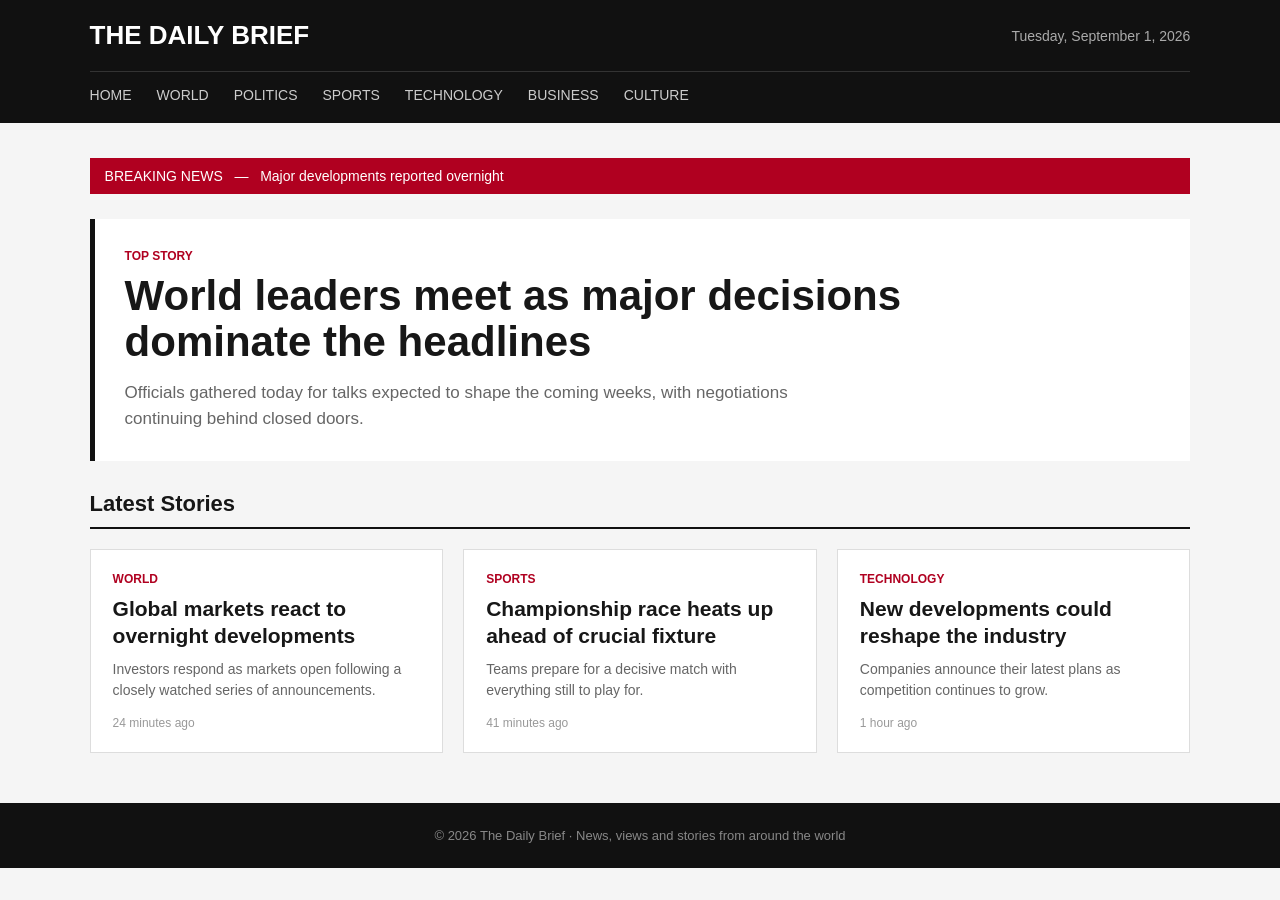
==== index.html @ af968eaf "front page practice" ====
<!DOCTYPE html>
<html lang="en">
<head>
    <meta charset="UTF-8">
    <meta name="viewport" content="width=device-width, initial-scale=1.0">
    <title>The Daily Brief</title>

    <style>
        * {
            margin: 0;
            padding: 0;
            box-sizing: border-box;
        }

        body {
            font-family: Arial, sans-serif;
            background: #f5f5f5;
            color: #171717;
        }

        header {
            background: #111;
            color: white;
            padding: 20px 7%;
        }

        .top {
            display: flex;
            justify-content: space-between;
            align-items: center;
        }

        .logo {
            font-size: 26px;
            font-weight: bold;
        }

        .date {
            color: #aaa;
            font-size: 14px;
        }

        nav {
            margin-top: 20px;
            display: flex;
            gap: 25px;
            border-top: 1px solid #333;
            padding-top: 15px;
        }

        nav a {
            color: #ccc;
            text-decoration: none;
            font-size: 14px;
        }

        nav a:hover {
            color: white;
        }

        .container {
            width: 86%;
            max-width: 1200px;
            margin: 35px auto;
        }

        .breaking {
            background: #b00020;
            color: white;
            padding: 10px 15px;
            font-size: 14px;
            margin-bottom: 25px;
        }

        .featured {
            background: white;
            padding: 30px;
            margin-bottom: 30px;
            border-left: 5px solid #111;
        }

        .tag {
            font-size: 12px;
            font-weight: bold;
            color: #b00020;
            text-transform: uppercase;
            margin-bottom: 10px;
        }

        .featured h1 {
            font-size: 42px;
            line-height: 1.1;
            max-width: 800px;
            margin-bottom: 15px;
        }

        .featured p {
            color: #666;
            font-size: 17px;
            max-width: 700px;
            line-height: 1.5;
        }

        .section-title {
            font-size: 22px;
            border-bottom: 2px solid #111;
            padding-bottom: 10px;
            margin-bottom: 20px;
        }

        .articles {
            display: grid;
            grid-template-columns: repeat(3, 1fr);
            gap: 20px;
        }

        .article {
            background: white;
            padding: 22px;
            border: 1px solid #ddd;
        }

        .article h2 {
            font-size: 21px;
            line-height: 1.25;
            margin: 10px 0;
        }

        .article p {
            color: #666;
            line-height: 1.5;
            font-size: 14px;
        }

        .time {
            color: #999;
            font-size: 12px;
            margin-top: 15px;
        }

        footer {
            margin-top: 50px;
            background: #111;
            color: #888;
            padding: 25px 7%;
            text-align: center;
            font-size: 13px;
        }

        @media (max-width: 800px) {
            .articles {
                grid-template-columns: 1fr;
            }

            .featured h1 {
                font-size: 30px;
            }

            nav {
                overflow-x: auto;
            }
        }
    </style>
</head>

<body>

<header>
    <div class="top">
        <div class="logo">THE DAILY BRIEF</div>
        <div class="date">Tuesday, September 1, 2026</div>
    </div>

    <nav>
        <a href="#">HOME</a>
        <a href="#">WORLD</a>
        <a href="#">POLITICS</a>
        <a href="#">SPORTS</a>
        <a href="#">TECHNOLOGY</a>
        <a href="#">BUSINESS</a>
        <a href="#">CULTURE</a>
    </nav>
</header>

<main class="container">

    <div class="breaking">
        BREAKING NEWS &nbsp; — &nbsp; Major developments reported overnight
    </div>

    <section class="featured">
        <div class="tag">Top Story</div>

        <h1>
            World leaders meet as major decisions dominate the headlines
        </h1>

        <p>
            Officials gathered today for talks expected to shape the coming
            weeks, with negotiations continuing behind closed doors.
        </p>
    </section>

    <h2 class="section-title">Latest Stories</h2>

    <section class="articles">

        <article class="article">
            <div class="tag">World</div>
            <h2>Global markets react to overnight developments</h2>
            <p>
                Investors respond as markets open following a closely
                watched series of announcements.
            </p>
            <div class="time">24 minutes ago</div>
        </article>

        <article class="article">
            <div class="tag">Sports</div>
            <h2>Championship race heats up ahead of crucial fixture</h2>
            <p>
                Teams prepare for a decisive match with everything still
                to play for.
            </p>
            <div class="time">41 minutes ago</div>
        </article>

        <article class="article">
            <div class="tag">Technology</div>
            <h2>New developments could reshape the industry</h2>
            <p>
                Companies announce their latest plans as competition
                continues to grow.
            </p>
            <div class="time">1 hour ago</div>
        </article>

    </section>

</main>

<footer>
    © 2026 The Daily Brief · News, views and stories from around the world
</footer>

</body>
</html>
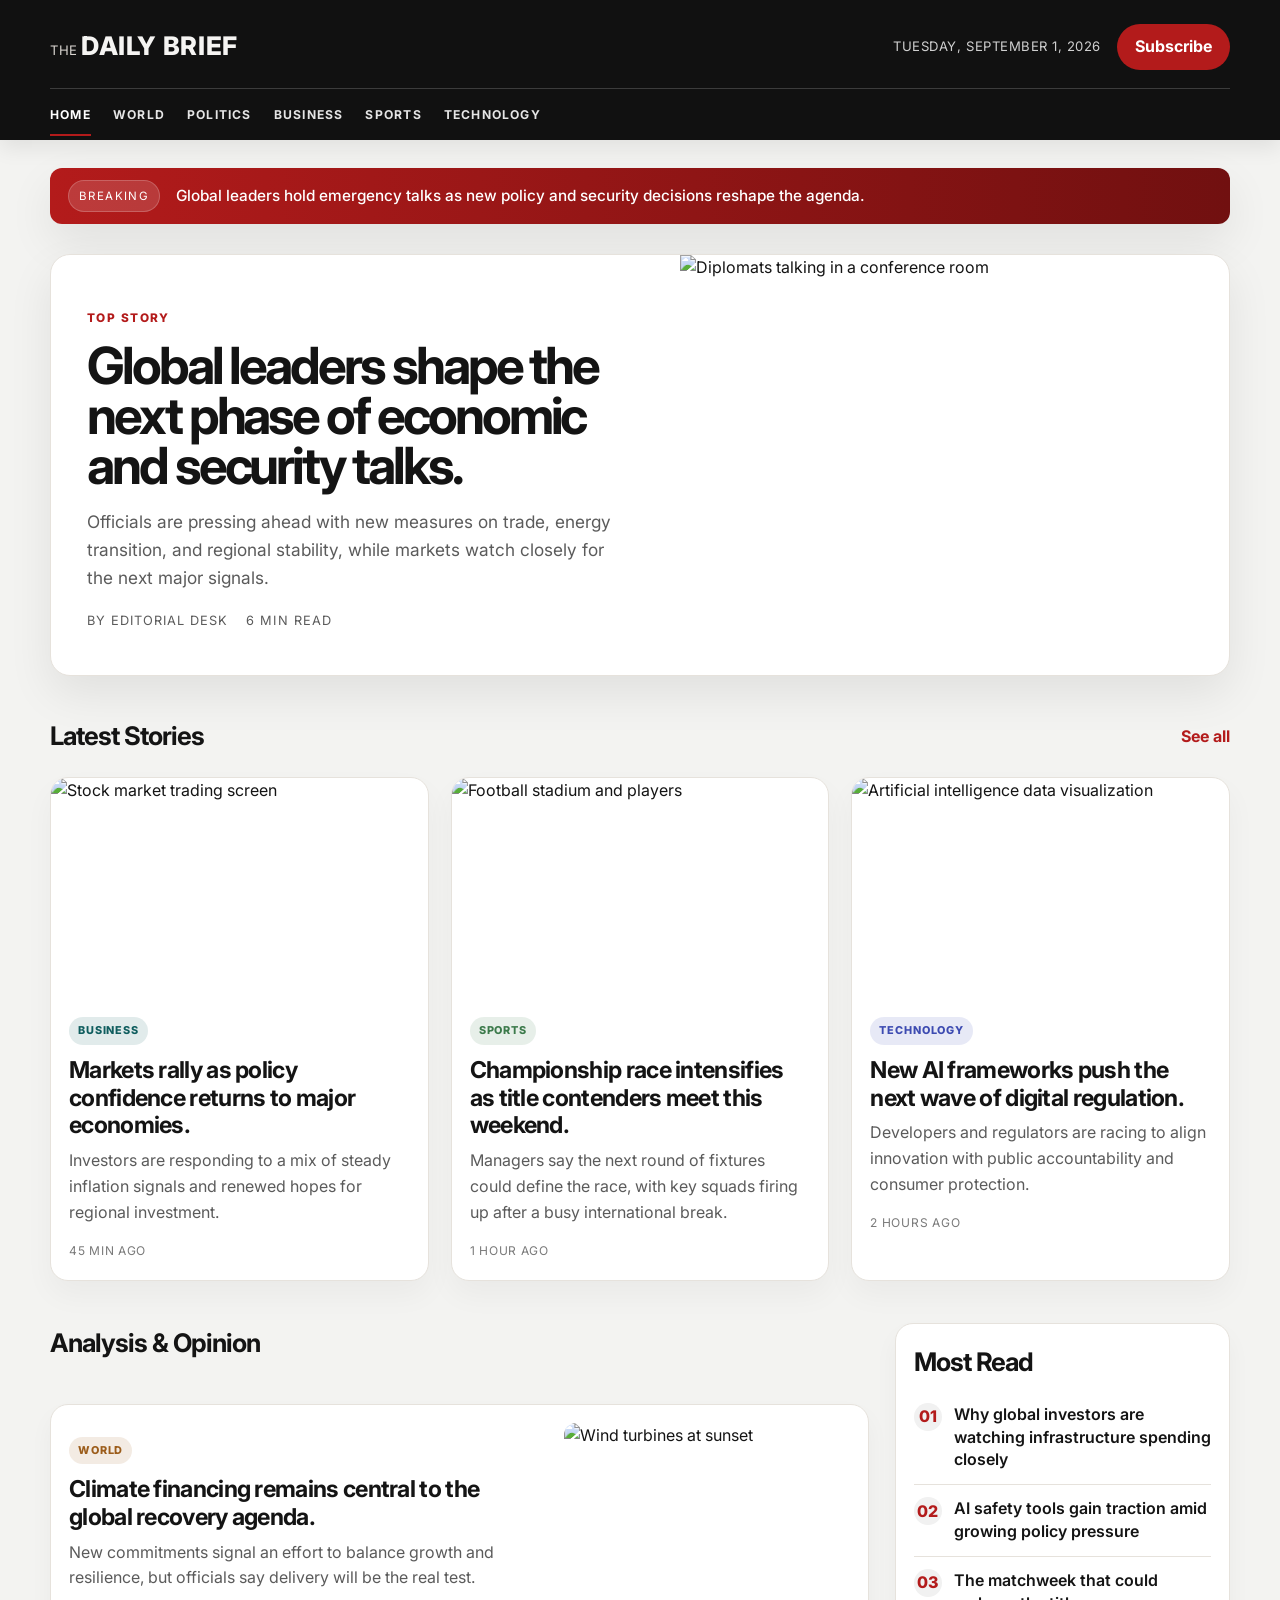
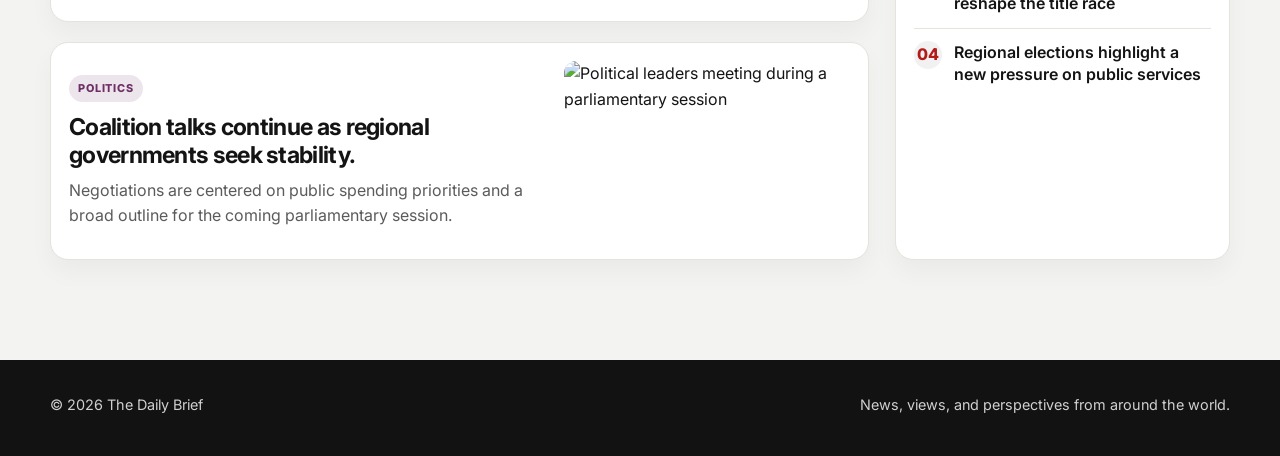
==== commit 19559b23: "different sections" ====
--- a/index.html
+++ b/index.html
@@ -3,245 +3,138 @@
 <head>
     <meta charset="UTF-8">
     <meta name="viewport" content="width=device-width, initial-scale=1.0">
-    <title>The Daily Brief</title>
+    <title>The Daily Brief | Home</title>
+    <meta name="description" content="Professional daily news portal featuring current affairs and latest updates.">
+    <link rel="preconnect" href="https://fonts.googleapis.com">
+    <link rel="preconnect" href="https://fonts.gstatic.com" crossorigin>
+    <link href="https://fonts.googleapis.com/css2?family=Inter:wght@400;500;600;700;800;900&display=swap" rel="stylesheet">
+    <link rel="stylesheet" href="style.css">
+</head>
+<body>
+    <header class="site-header">
+        <div class="topbar container">
+            <div class="brand-wrap">
+                <span class="brand-mark">The</span>
+                <span class="brand-name">Daily Brief</span>
+            </div>
+            <div class="topbar-right">
+                <span class="date-pill">Tuesday, September 1, 2026</span>
+                <button class="subscribe-btn">Subscribe</button>
+            </div>
+        </div>
 
-    <style>
-        * {
-            margin: 0;
-            padding: 0;
-            box-sizing: border-box;
-        }
+        <nav class="main-nav container" aria-label="Main navigation">
+            <a href="index.html" class="active">Home</a>
+            <a href="world.html">World</a>
+            <a href="politics.html">Politics</a>
+            <a href="business.html">Business</a>
+            <a href="sports.html">Sports</a>
+            <a href="technology.html">Technology</a>
+        </nav>
+    </header>
 
-        body {
-            font-family: Arial, sans-serif;
-            background: #f5f5f5;
-            color: #171717;
-        }
+    <main class="page-shell container">
+        <div class="breaking-bar">
+            <span>Breaking</span>
+            <p>Global leaders hold emergency talks as new policy and security decisions reshape the agenda.</p>
+        </div>
 
-        header {
-            background: #111;
-            color: white;
-            padding: 20px 7%;
-        }
+        <section class="hero-story">
+            <div class="hero-copy">
+                <p class="eyebrow">Top Story</p>
+                <h1>Global leaders shape the next phase of economic and security talks.</h1>
+                <p class="dek">Officials are pressing ahead with new measures on trade, energy transition, and regional stability, while markets watch closely for the next major signals.</p>
+                <div class="story-meta">
+                    <span>By Editorial Desk</span>
+                    <span>6 min read</span>
+                </div>
+            </div>
+            <img src="https://images.unsplash.com/photo-1529156069898-49953e39b3ac?auto=format&fit=crop&w=1200&q=80" alt="Diplomats talking in a conference room" class="hero-image">
+        </section>
 
-        .top {
-            display: flex;
-            justify-content: space-between;
-            align-items: center;
-        }
+        <section class="section-block">
+            <div class="section-header">
+                <h2>Latest Stories</h2>
+                <a href="world.html">See all</a>
+            </div>
 
-        .logo {
-            font-size: 26px;
-            font-weight: bold;
-        }
+            <div class="card-grid three-up">
+                <article class="news-card">
+                    <img src="https://images.unsplash.com/photo-1495020689067-958852a7765e?auto=format&fit=crop&w=900&q=80" alt="Stock market trading screen">
+                    <div class="card-body">
+                        <span class="tag business">Business</span>
+                        <h3>Markets rally as policy confidence returns to major economies.</h3>
+                        <p>Investors are responding to a mix of steady inflation signals and renewed hopes for regional investment.</p>
+                        <div class="time-row"><span>45 min ago</span></div>
+                    </div>
+                </article>
 
-        .date {
-            color: #aaa;
-            font-size: 14px;
-        }
+                <article class="news-card">
+                    <img src="https://images.unsplash.com/photo-1517649763962-0c623066013b?auto=format&fit=crop&w=900&q=80" alt="Football stadium and players">
+                    <div class="card-body">
+                        <span class="tag sports">Sports</span>
+                        <h3>Championship race intensifies as title contenders meet this weekend.</h3>
+                        <p>Managers say the next round of fixtures could define the race, with key squads firing up after a busy international break.</p>
+                        <div class="time-row"><span>1 hour ago</span></div>
+                    </div>
+                </article>
 
-        nav {
-            margin-top: 20px;
-            display: flex;
-            gap: 25px;
-            border-top: 1px solid #333;
-            padding-top: 15px;
-        }
+                <article class="news-card">
+                    <img src="https://images.unsplash.com/photo-1516321165247-4aa89a48be28?auto=format&fit=crop&w=900&q=80" alt="Artificial intelligence data visualization">
+                    <div class="card-body">
+                        <span class="tag tech">Technology</span>
+                        <h3>New AI frameworks push the next wave of digital regulation.</h3>
+                        <p>Developers and regulators are racing to align innovation with public accountability and consumer protection.</p>
+                        <div class="time-row"><span>2 hours ago</span></div>
+                    </div>
+                </article>
+            </div>
+        </section>
 
-        nav a {
-            color: #ccc;
-            text-decoration: none;
-            font-size: 14px;
-        }
+        <section class="feature-grid">
+            <div class="main-column">
+                <div class="section-header compact">
+                    <h2>Analysis & Opinion</h2>
+                </div>
 
-        nav a:hover {
-            color: white;
-        }
+                <article class="analysis-item">
+                    <div>
+                        <span class="tag world">World</span>
+                        <h3>Climate financing remains central to the global recovery agenda.</h3>
+                        <p>New commitments signal an effort to balance growth and resilience, but officials say delivery will be the real test.</p>
+                    </div>
+                    <img src="https://images.unsplash.com/photo-1509391366360-2e959784a276?auto=format&fit=crop&w=900&q=80" alt="Wind turbines at sunset">
+                </article>
 
-        .container {
-            width: 86%;
-            max-width: 1200px;
-            margin: 35px auto;
-        }
+                <article class="analysis-item">
+                    <div>
+                        <span class="tag politics">Politics</span>
+                        <h3>Coalition talks continue as regional governments seek stability.</h3>
+                        <p>Negotiations are centered on public spending priorities and a broad outline for the coming parliamentary session.</p>
+                    </div>
+                    <img src="https://images.unsplash.com/photo-1529107386315-e1a2ed48a620?auto=format&fit=crop&w=900&q=80" alt="Political leaders meeting during a parliamentary session">
+                </article>
+            </div>
 
-        .breaking {
-            background: #b00020;
-            color: white;
-            padding: 10px 15px;
-            font-size: 14px;
-            margin-bottom: 25px;
-        }
+            <aside class="sidebar">
+                <div class="section-header compact">
+                    <h2>Most Read</h2>
+                </div>
+                <ul class="read-list">
+                    <li><span>01</span><a href="business.html">Why global investors are watching infrastructure spending closely</a></li>
+                    <li><span>02</span><a href="technology.html">AI safety tools gain traction amid growing policy pressure</a></li>
+                    <li><span>03</span><a href="sports.html">The matchweek that could reshape the title race</a></li>
+                    <li><span>04</span><a href="politics.html">Regional elections highlight a new pressure on public services</a></li>
+                </ul>
+            </aside>
+        </section>
+    </main>
 
-        .featured {
-            background: white;
-            padding: 30px;
-            margin-bottom: 30px;
-            border-left: 5px solid #111;
-        }
-
-        .tag {
-            font-size: 12px;
-            font-weight: bold;
-            color: #b00020;
-            text-transform: uppercase;
-            margin-bottom: 10px;
-        }
-
-        .featured h1 {
-            font-size: 42px;
-            line-height: 1.1;
-            max-width: 800px;
-            margin-bottom: 15px;
-        }
-
-        .featured p {
-            color: #666;
-            font-size: 17px;
-            max-width: 700px;
-            line-height: 1.5;
-        }
-
-        .section-title {
-            font-size: 22px;
-            border-bottom: 2px solid #111;
-            padding-bottom: 10px;
-            margin-bottom: 20px;
-        }
-
-        .articles {
-            display: grid;
-            grid-template-columns: repeat(3, 1fr);
-            gap: 20px;
-        }
-
-        .article {
-            background: white;
-            padding: 22px;
-            border: 1px solid #ddd;
-        }
-
-        .article h2 {
-            font-size: 21px;
-            line-height: 1.25;
-            margin: 10px 0;
-        }
-
-        .article p {
-            color: #666;
-            line-height: 1.5;
-            font-size: 14px;
-        }
-
-        .time {
-            color: #999;
-            font-size: 12px;
-            margin-top: 15px;
-        }
-
-        footer {
-            margin-top: 50px;
-            background: #111;
-            color: #888;
-            padding: 25px 7%;
-            text-align: center;
-            font-size: 13px;
-        }
-
-        @media (max-width: 800px) {
-            .articles {
-                grid-template-columns: 1fr;
-            }
-
-            .featured h1 {
-                font-size: 30px;
-            }
-
-            nav {
-                overflow-x: auto;
-            }
-        }
-    </style>
-</head>
-
-<body>
-
-<header>
-    <div class="top">
-        <div class="logo">THE DAILY BRIEF</div>
-        <div class="date">Tuesday, September 1, 2026</div>
-    </div>
-
-    <nav>
-        <a href="#">HOME</a>
-        <a href="#">WORLD</a>
-        <a href="#">POLITICS</a>
-        <a href="#">SPORTS</a>
-        <a href="#">TECHNOLOGY</a>
-        <a href="#">BUSINESS</a>
-        <a href="#">CULTURE</a>
-    </nav>
-</header>
-
-<main class="container">
-
-    <div class="breaking">
-        BREAKING NEWS &nbsp; — &nbsp; Major developments reported overnight
-    </div>
-
-    <section class="featured">
-        <div class="tag">Top Story</div>
-
-        <h1>
-            World leaders meet as major decisions dominate the headlines
-        </h1>
-
-        <p>
-            Officials gathered today for talks expected to shape the coming
-            weeks, with negotiations continuing behind closed doors.
-        </p>
-    </section>
-
-    <h2 class="section-title">Latest Stories</h2>
-
-    <section class="articles">
-
-        <article class="article">
-            <div class="tag">World</div>
-            <h2>Global markets react to overnight developments</h2>
-            <p>
-                Investors respond as markets open following a closely
-                watched series of announcements.
-            </p>
-            <div class="time">24 minutes ago</div>
-        </article>
-
-        <article class="article">
-            <div class="tag">Sports</div>
-            <h2>Championship race heats up ahead of crucial fixture</h2>
-            <p>
-                Teams prepare for a decisive match with everything still
-                to play for.
-            </p>
-            <div class="time">41 minutes ago</div>
-        </article>
-
-        <article class="article">
-            <div class="tag">Technology</div>
-            <h2>New developments could reshape the industry</h2>
-            <p>
-                Companies announce their latest plans as competition
-                continues to grow.
-            </p>
-            <div class="time">1 hour ago</div>
-        </article>
-
-    </section>
-
-</main>
-
-<footer>
-    © 2026 The Daily Brief · News, views and stories from around the world
-</footer>
-
+    <footer class="site-footer">
+        <div class="container footer-inner">
+            <p>© 2026 The Daily Brief</p>
+            <p>News, views, and perspectives from around the world.</p>
+        </div>
+    </footer>
 </body>
-</html>+</html>
--- a/style.css
+++ b/style.css
@@ -0,0 +1,522 @@
+:root {
+  --bg: #f3f3f1;
+  --paper: #ffffff;
+  --ink: #141414;
+  --muted: #5b5b5b;
+  --line: #e6e2dc;
+  --brand: #b31b1b;
+  --brand-dark: #711010;
+  --shadow: 0 18px 45px rgba(17, 17, 17, 0.08);
+  --business: #0f5d5e;
+  --sports: #3c7a4b;
+  --tech: #3d4bb1;
+  --world: #9c5d1b;
+  --politics: #6d2f66;
+}
+
+* {
+  box-sizing: border-box;
+}
+
+html {
+  scroll-behavior: smooth;
+}
+
+body {
+  margin: 0;
+  font-family: "Inter", Arial, sans-serif;
+  background: var(--bg);
+  color: var(--ink);
+  line-height: 1.6;
+}
+
+img {
+  display: block;
+  width: 100%;
+}
+
+a {
+  color: inherit;
+  text-decoration: none;
+}
+
+button {
+  font: inherit;
+}
+
+.container {
+  width: min(1180px, calc(100% - 32px));
+  margin: 0 auto;
+}
+
+.site-header {
+  background: #111111;
+  color: #f5f4f2;
+  box-shadow: 0 8px 20px rgba(0, 0, 0, 0.08);
+}
+
+.topbar {
+  display: flex;
+  align-items: center;
+  justify-content: space-between;
+  padding: 24px 0 18px;
+}
+
+.brand-wrap {
+  display: flex;
+  align-items: baseline;
+  gap: 3px;
+  letter-spacing: 0.04em;
+}
+
+.brand-mark {
+  font-size: 0.82rem;
+  text-transform: uppercase;
+  color: #d9d5d0;
+}
+
+.brand-name {
+  font-size: clamp(1.5rem, 2vw, 2.1rem);
+  font-weight: 800;
+  text-transform: uppercase;
+}
+
+.topbar-right {
+  display: flex;
+  align-items: center;
+  gap: 16px;
+}
+
+.date-pill {
+  color: #d0d0d0;
+  font-size: 0.82rem;
+  letter-spacing: 0.04em;
+  text-transform: uppercase;
+}
+
+.subscribe-btn {
+  border: none;
+  background: var(--brand);
+  color: #fff;
+  padding: 10px 18px;
+  font-weight: 700;
+  border-radius: 999px;
+  cursor: pointer;
+  transition: transform 0.2s ease, opacity 0.2s ease;
+}
+
+.subscribe-btn:hover {
+  transform: translateY(-1px);
+  opacity: 0.94;
+}
+
+.main-nav {
+  display: flex;
+  align-items: center;
+  gap: 22px;
+  padding: 0 0 16px;
+  border-top: 1px solid rgba(255, 255, 255, 0.18);
+}
+
+.main-nav a {
+  position: relative;
+  color: #e5e5e5;
+  font-size: 0.76rem;
+  font-weight: 700;
+  letter-spacing: 0.1em;
+  text-transform: uppercase;
+  padding-top: 16px;
+  transition: color 0.2s ease;
+}
+
+.main-nav a::after {
+  content: "";
+  position: absolute;
+  left: 0;
+  bottom: -12px;
+  width: 100%;
+  height: 2px;
+  background: var(--brand);
+  opacity: 0;
+  transition: opacity 0.2s ease;
+}
+
+.main-nav a:hover,
+.main-nav a.active {
+  color: #ffffff;
+}
+
+.main-nav a:hover::after,
+.main-nav a.active::after {
+  opacity: 1;
+}
+
+.page-shell {
+  padding: 28px 0 60px;
+}
+
+.breaking-bar {
+  display: flex;
+  align-items: center;
+  gap: 16px;
+  background: linear-gradient(90deg, var(--brand) 0%, var(--brand-dark) 100%);
+  color: #fff;
+  padding: 12px 18px;
+  border-radius: 12px;
+  margin-bottom: 30px;
+  box-shadow: var(--shadow);
+}
+
+.breaking-bar span {
+  background: rgba(255, 255, 255, 0.14);
+  border: 1px solid rgba(255, 255, 255, 0.2);
+  padding: 6px 10px;
+  border-radius: 999px;
+  font-size: 0.72rem;
+  letter-spacing: 0.12em;
+  text-transform: uppercase;
+  white-space: nowrap;
+}
+
+.breaking-bar p {
+  margin: 0;
+  font-size: 0.96rem;
+  font-weight: 500;
+}
+
+.hero-story {
+  display: grid;
+  grid-template-columns: 1.1fr 1fr;
+  gap: 26px;
+  background: var(--paper);
+  border: 1px solid var(--line);
+  border-radius: 20px;
+  overflow: hidden;
+  box-shadow: var(--shadow);
+}
+
+.hero-copy {
+  padding: 38px 36px 28px;
+  display: flex;
+  flex-direction: column;
+  justify-content: center;
+}
+
+.eyebrow {
+  margin: 0 0 12px;
+  color: var(--brand);
+  font-size: 0.74rem;
+  font-weight: 800;
+  letter-spacing: 0.12em;
+  text-transform: uppercase;
+}
+
+.hero-copy h1 {
+  margin: 0;
+  font-size: clamp(2.2rem, 4vw, 4rem);
+  line-height: 0.98;
+  letter-spacing: -0.06em;
+}
+
+.dek {
+  margin: 18px 0 0;
+  color: var(--muted);
+  font-size: 1.08rem;
+  max-width: 620px;
+}
+
+.story-meta {
+  margin-top: 20px;
+  display: flex;
+  align-items: center;
+  gap: 18px;
+  color: var(--muted);
+  font-size: 0.8rem;
+  text-transform: uppercase;
+  letter-spacing: 0.08em;
+}
+
+.hero-image {
+  height: 100%;
+  min-height: 420px;
+  object-fit: cover;
+}
+
+.section-block {
+  margin-top: 40px;
+}
+
+.section-header {
+  display: flex;
+  align-items: center;
+  justify-content: space-between;
+  gap: 18px;
+  margin-bottom: 20px;
+}
+
+.section-header h2 {
+  margin: 0;
+  font-size: clamp(1.5rem, 2vw, 2.1rem);
+  letter-spacing: -0.04em;
+}
+
+.section-header a {
+  color: var(--brand);
+  font-weight: 700;
+}
+
+.card-grid {
+  display: grid;
+  gap: 22px;
+}
+
+.three-up {
+  grid-template-columns: repeat(3, minmax(0, 1fr));
+}
+
+.news-card {
+  background: var(--paper);
+  border: 1px solid var(--line);
+  border-radius: 18px;
+  overflow: hidden;
+  box-shadow: 0 14px 30px rgba(17, 17, 17, 0.04);
+}
+
+.news-card img {
+  height: 220px;
+  object-fit: cover;
+}
+
+.card-body {
+  padding: 18px 18px 20px;
+}
+
+.tag {
+  display: inline-block;
+  padding: 5px 9px;
+  border-radius: 999px;
+  font-size: 0.68rem;
+  font-weight: 800;
+  letter-spacing: 0.08em;
+  text-transform: uppercase;
+}
+
+.tag.business { background: rgba(15, 93, 94, 0.12); color: var(--business); }
+.tag.sports { background: rgba(60, 122, 75, 0.12); color: var(--sports); }
+.tag.tech { background: rgba(61, 75, 177, 0.12); color: var(--tech); }
+.tag.world { background: rgba(156, 93, 27, 0.12); color: var(--world); }
+.tag.politics { background: rgba(109, 47, 102, 0.12); color: var(--politics); }
+
+.news-card h3,
+.analysis-item h3 {
+  margin: 12px 0 8px;
+  font-size: 1.45rem;
+  line-height: 1.2;
+  letter-spacing: -0.03em;
+}
+
+.news-card p,
+.analysis-item p {
+  margin: 0;
+  color: var(--muted);
+}
+
+.time-row {
+  margin-top: 16px;
+  color: #7a7a7a;
+  font-size: 0.75rem;
+  letter-spacing: 0.06em;
+  text-transform: uppercase;
+}
+
+.feature-grid {
+  display: grid;
+  grid-template-columns: minmax(0, 2.2fr) minmax(260px, 0.9fr);
+  gap: 26px;
+  margin-top: 42px;
+}
+
+.main-column {
+  display: flex;
+  flex-direction: column;
+  gap: 20px;
+}
+
+.analysis-item {
+  display: grid;
+  grid-template-columns: 1.25fr 0.75fr;
+  gap: 18px;
+  align-items: center;
+  background: var(--paper);
+  border: 1px solid var(--line);
+  border-radius: 18px;
+  padding: 18px;
+  box-shadow: 0 12px 24px rgba(17, 17, 17, 0.04);
+}
+
+.analysis-item img {
+  height: 180px;
+  border-radius: 12px;
+  object-fit: cover;
+}
+
+.sidebar {
+  background: var(--paper);
+  border: 1px solid var(--line);
+  border-radius: 18px;
+  padding: 18px 18px 12px;
+  box-shadow: 0 12px 24px rgba(17, 17, 17, 0.04);
+}
+
+.read-list {
+  list-style: none;
+  padding: 0;
+  margin: 0;
+  display: grid;
+  gap: 14px;
+}
+
+.read-list li {
+  display: grid;
+  grid-template-columns: auto 1fr;
+  gap: 12px;
+  align-items: flex-start;
+  padding-top: 12px;
+  border-top: 1px solid var(--line);
+}
+
+.read-list li:first-child {
+  padding-top: 0;
+  border-top: none;
+}
+
+.read-list span {
+  width: 28px;
+  height: 28px;
+  border-radius: 50%;
+  display: grid;
+  place-items: center;
+  background: #f1f1f1;
+  color: var(--brand);
+  font-weight: 800;
+}
+
+.read-list a {
+  font-weight: 600;
+  color: var(--ink);
+  line-height: 1.4;
+}
+
+.site-footer {
+  background: #121212;
+  color: #d0d0d0;
+  margin-top: 40px;
+}
+
+.footer-inner {
+  display: flex;
+  align-items: center;
+  justify-content: space-between;
+  gap: 18px;
+  padding: 18px 0 26px;
+  font-size: 0.9rem;
+}
+
+.page-hero {
+  background: linear-gradient(180deg, #111111 0%, #1a1a1a 100%);
+  color: white;
+  padding: 52px 0 65px;
+}
+
+.page-hero-inner {
+  display: grid;
+  grid-template-columns: 1fr auto;
+  align-items: end;
+  gap: 18px;
+}
+
+.page-kicker {
+  color: #d9d5d0;
+  font-size: 0.76rem;
+  letter-spacing: 0.15em;
+  text-transform: uppercase;
+}
+
+.page-hero h1 {
+  margin: 12px 0 8px;
+  font-size: clamp(2.2rem, 4vw, 4rem);
+  letter-spacing: -0.05em;
+}
+
+.page-hero p {
+  margin: 0;
+  color: #d1d1d1;
+}
+
+.section-page {
+  padding-top: 28px;
+}
+
+.story-list {
+  display: grid;
+  grid-template-columns: repeat(2, minmax(0, 1fr));
+  gap: 22px;
+}
+
+.story-item {
+  background: var(--paper);
+  border: 1px solid var(--line);
+  border-radius: 18px;
+  overflow: hidden;
+  box-shadow: 0 12px 26px rgba(17, 17, 17, 0.04);
+}
+
+.story-item img {
+  height: 220px;
+  object-fit: cover;
+}
+
+.story-item .card-body {
+  padding: 18px 18px 22px;
+}
+
+@media (max-width: 900px) {
+  .three-up,
+  .story-list,
+  .hero-story,
+  .feature-grid,
+  .page-hero-inner,
+  .analysis-item {
+    grid-template-columns: 1fr;
+  }
+
+  .main-nav {
+    flex-wrap: wrap;
+    gap: 14px 18px;
+  }
+
+  .topbar,
+  .footer-inner {
+    flex-direction: column;
+    align-items: flex-start;
+  }
+}
+
+@media (max-width: 600px) {
+  .page-shell {
+    padding-top: 18px;
+  }
+
+  .hero-copy {
+    padding: 26px 20px 22px;
+  }
+
+  .breaking-bar {
+    flex-direction: column;
+    align-items: flex-start;
+  }
+
+  .main-nav {
+    padding-bottom: 10px;
+  }
+}
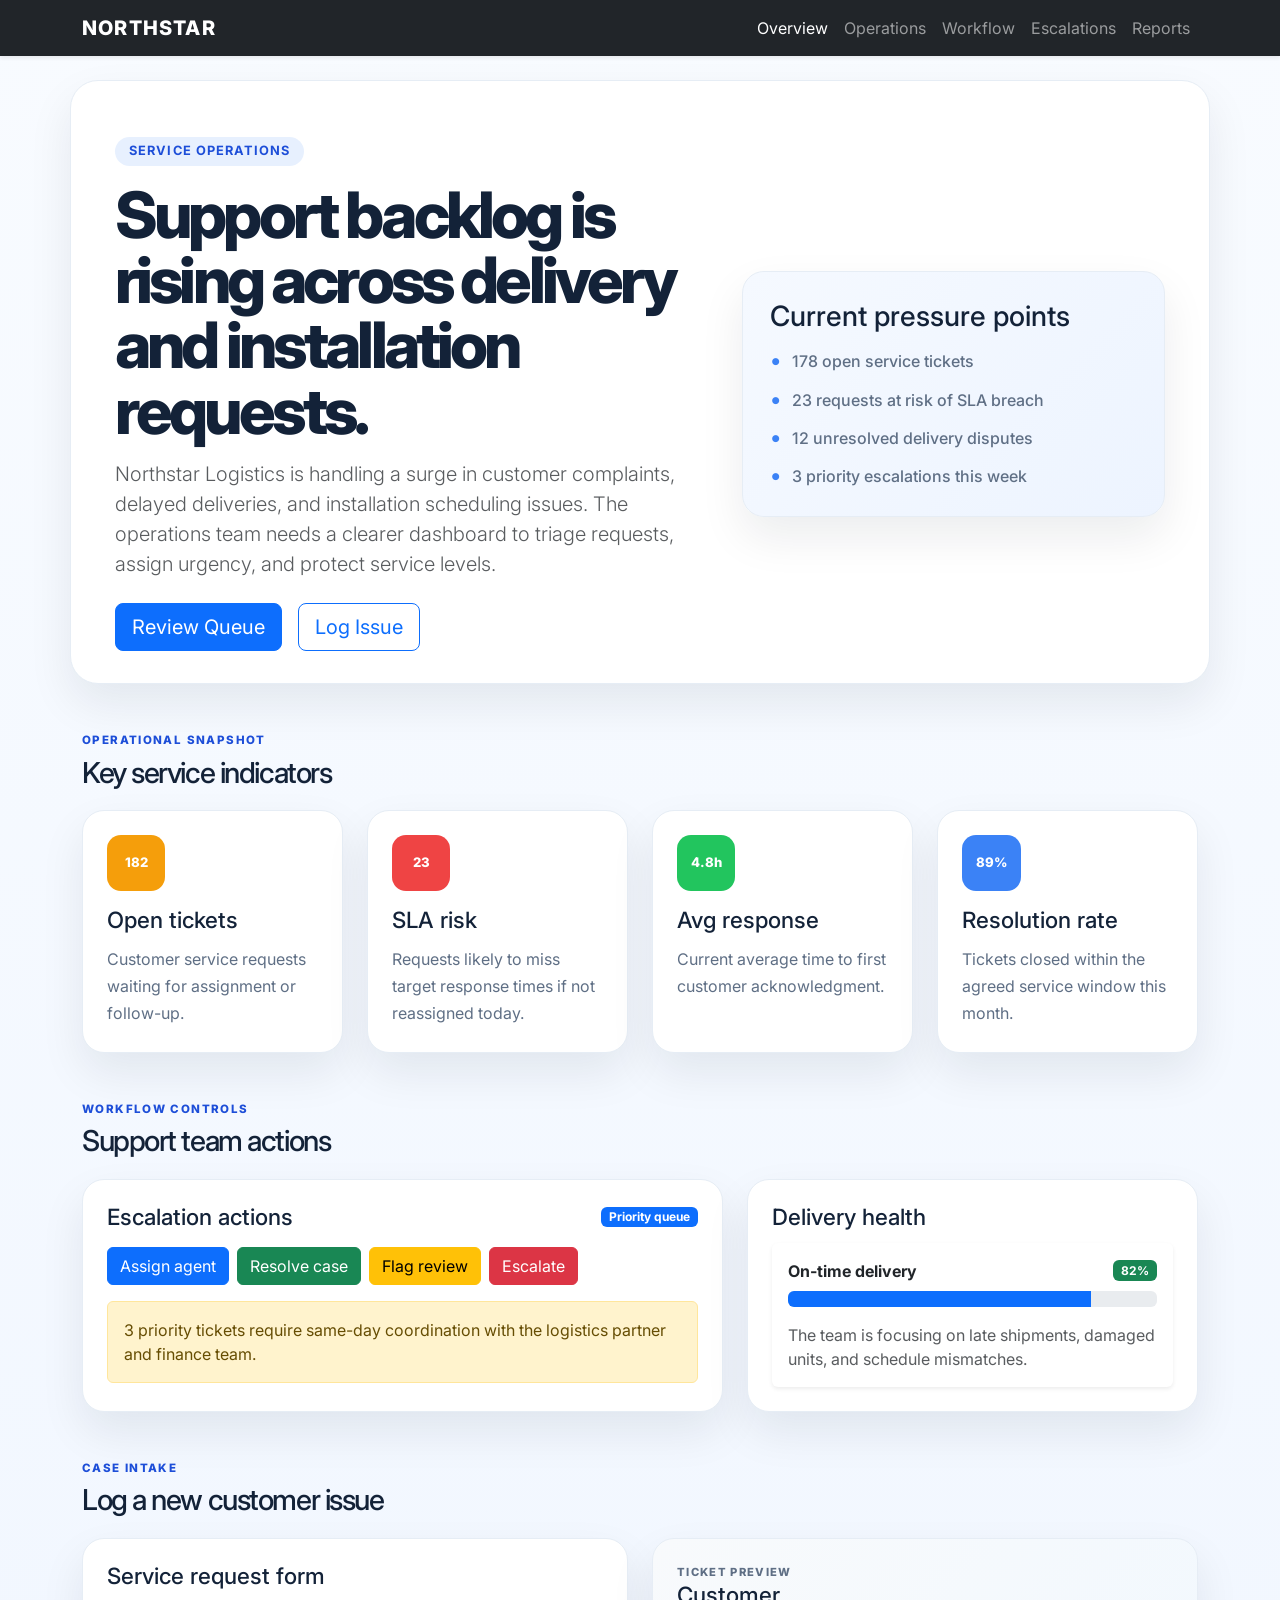
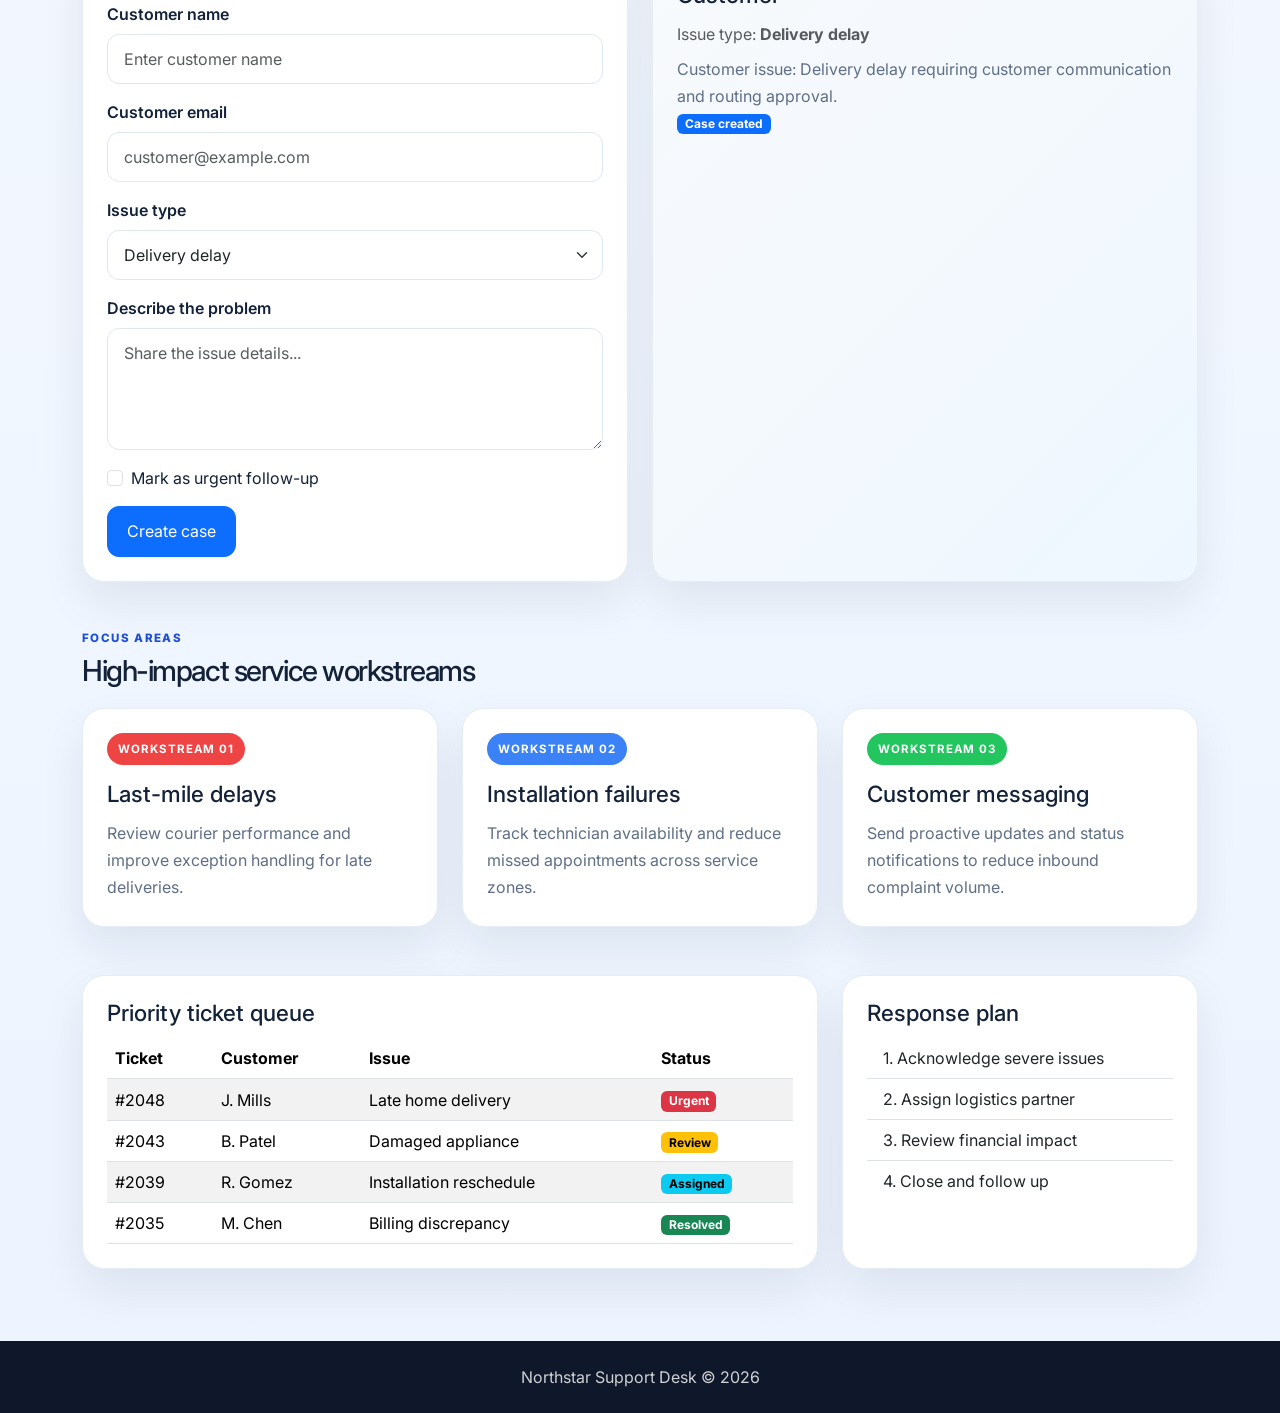
==== commit 949bcbfd: "frontend change" ====
--- a/index.html
+++ b/index.html
@@ -1,140 +1,321 @@
-<!DOCTYPE html>
+﻿<!DOCTYPE html>
 <html lang="en">
 <head>
     <meta charset="UTF-8">
     <meta name="viewport" content="width=device-width, initial-scale=1.0">
-    <title>The Daily Brief | Home</title>
-    <meta name="description" content="Professional daily news portal featuring current affairs and latest updates.">
+    <title>Northstar Support Desk</title>
+    <meta name="description" content="Operational support dashboard for a delivery and customer service business.">
     <link rel="preconnect" href="https://fonts.googleapis.com">
     <link rel="preconnect" href="https://fonts.gstatic.com" crossorigin>
     <link href="https://fonts.googleapis.com/css2?family=Inter:wght@400;500;600;700;800;900&display=swap" rel="stylesheet">
+    <link href="https://cdn.jsdelivr.net/npm/bootstrap@5.3.3/dist/css/bootstrap.min.css" rel="stylesheet">
     <link rel="stylesheet" href="style.css">
 </head>
 <body>
-    <header class="site-header">
-        <div class="topbar container">
-            <div class="brand-wrap">
-                <span class="brand-mark">The</span>
-                <span class="brand-name">Daily Brief</span>
-            </div>
-            <div class="topbar-right">
-                <span class="date-pill">Tuesday, September 1, 2026</span>
-                <button class="subscribe-btn">Subscribe</button>
+    <nav class="navbar navbar-expand-lg navbar-dark bg-dark shadow-sm">
+        <div class="container">
+            <a class="navbar-brand" href="#">Northstar</a>
+            <button class="navbar-toggler" type="button" data-bs-toggle="collapse" data-bs-target="#mainNav" aria-controls="mainNav" aria-expanded="false" aria-label="Toggle navigation">
+                <span class="navbar-toggler-icon"></span>
+            </button>
+            <div class="collapse navbar-collapse" id="mainNav">
+                <ul class="navbar-nav ms-auto mb-2 mb-lg-0">
+                    <li class="nav-item"><a class="nav-link active" href="#home">Overview</a></li>
+                    <li class="nav-item"><a class="nav-link" href="#services">Operations</a></li>
+                    <li class="nav-item"><a class="nav-link" href="#bootstrap">Workflow</a></li>
+                    <li class="nav-item"><a class="nav-link" href="#forms">Escalations</a></li>
+                    <li class="nav-item"><a class="nav-link" href="#insights">Reports</a></li>
+                </ul>
             </div>
         </div>
-
-        <nav class="main-nav container" aria-label="Main navigation">
-            <a href="index.html" class="active">Home</a>
-            <a href="world.html">World</a>
-            <a href="politics.html">Politics</a>
-            <a href="business.html">Business</a>
-            <a href="sports.html">Sports</a>
-            <a href="technology.html">Technology</a>
-        </nav>
-    </header>
-
-    <main class="page-shell container">
-        <div class="breaking-bar">
-            <span>Breaking</span>
-            <p>Global leaders hold emergency talks as new policy and security decisions reshape the agenda.</p>
-        </div>
-
-        <section class="hero-story">
-            <div class="hero-copy">
-                <p class="eyebrow">Top Story</p>
-                <h1>Global leaders shape the next phase of economic and security talks.</h1>
-                <p class="dek">Officials are pressing ahead with new measures on trade, energy transition, and regional stability, while markets watch closely for the next major signals.</p>
-                <div class="story-meta">
-                    <span>By Editorial Desk</span>
-                    <span>6 min read</span>
-                </div>
-            </div>
-            <img src="https://images.unsplash.com/photo-1529156069898-49953e39b3ac?auto=format&fit=crop&w=1200&q=80" alt="Diplomats talking in a conference room" class="hero-image">
-        </section>
-
-        <section class="section-block">
-            <div class="section-header">
-                <h2>Latest Stories</h2>
-                <a href="world.html">See all</a>
-            </div>
-
-            <div class="card-grid three-up">
-                <article class="news-card">
-                    <img src="https://images.unsplash.com/photo-1495020689067-958852a7765e?auto=format&fit=crop&w=900&q=80" alt="Stock market trading screen">
-                    <div class="card-body">
-                        <span class="tag business">Business</span>
-                        <h3>Markets rally as policy confidence returns to major economies.</h3>
-                        <p>Investors are responding to a mix of steady inflation signals and renewed hopes for regional investment.</p>
-                        <div class="time-row"><span>45 min ago</span></div>
-                    </div>
-                </article>
-
-                <article class="news-card">
-                    <img src="https://images.unsplash.com/photo-1517649763962-0c623066013b?auto=format&fit=crop&w=900&q=80" alt="Football stadium and players">
-                    <div class="card-body">
-                        <span class="tag sports">Sports</span>
-                        <h3>Championship race intensifies as title contenders meet this weekend.</h3>
-                        <p>Managers say the next round of fixtures could define the race, with key squads firing up after a busy international break.</p>
-                        <div class="time-row"><span>1 hour ago</span></div>
-                    </div>
-                </article>
-
-                <article class="news-card">
-                    <img src="https://images.unsplash.com/photo-1516321165247-4aa89a48be28?auto=format&fit=crop&w=900&q=80" alt="Artificial intelligence data visualization">
-                    <div class="card-body">
-                        <span class="tag tech">Technology</span>
-                        <h3>New AI frameworks push the next wave of digital regulation.</h3>
-                        <p>Developers and regulators are racing to align innovation with public accountability and consumer protection.</p>
-                        <div class="time-row"><span>2 hours ago</span></div>
-                    </div>
-                </article>
-            </div>
-        </section>
-
-        <section class="feature-grid">
-            <div class="main-column">
-                <div class="section-header compact">
-                    <h2>Analysis & Opinion</h2>
-                </div>
-
-                <article class="analysis-item">
-                    <div>
-                        <span class="tag world">World</span>
-                        <h3>Climate financing remains central to the global recovery agenda.</h3>
-                        <p>New commitments signal an effort to balance growth and resilience, but officials say delivery will be the real test.</p>
-                    </div>
-                    <img src="https://images.unsplash.com/photo-1509391366360-2e959784a276?auto=format&fit=crop&w=900&q=80" alt="Wind turbines at sunset">
-                </article>
-
-                <article class="analysis-item">
-                    <div>
-                        <span class="tag politics">Politics</span>
-                        <h3>Coalition talks continue as regional governments seek stability.</h3>
-                        <p>Negotiations are centered on public spending priorities and a broad outline for the coming parliamentary session.</p>
-                    </div>
-                    <img src="https://images.unsplash.com/photo-1529107386315-e1a2ed48a620?auto=format&fit=crop&w=900&q=80" alt="Political leaders meeting during a parliamentary session">
-                </article>
-            </div>
-
-            <aside class="sidebar">
-                <div class="section-header compact">
-                    <h2>Most Read</h2>
-                </div>
-                <ul class="read-list">
-                    <li><span>01</span><a href="business.html">Why global investors are watching infrastructure spending closely</a></li>
-                    <li><span>02</span><a href="technology.html">AI safety tools gain traction amid growing policy pressure</a></li>
-                    <li><span>03</span><a href="sports.html">The matchweek that could reshape the title race</a></li>
-                    <li><span>04</span><a href="politics.html">Regional elections highlight a new pressure on public services</a></li>
-                </ul>
-            </aside>
+    </nav>
+
+    <main id="home" class="container py-5">
+        <section class="hero-section row align-items-center g-4 mb-5">
+            <div class="col-lg-7">
+                <span class="badge badge-soft mb-3">Service Operations</span>
+                <h1>Support backlog is rising across delivery and installation requests.</h1>
+                <p class="lead text-muted">Northstar Logistics is handling a surge in customer complaints, delayed deliveries, and installation scheduling issues. The operations team needs a clearer dashboard to triage requests, assign urgency, and protect service levels.</p>
+                <div class="d-flex flex-wrap gap-3 mt-4">
+                    <a href="#services" class="btn btn-primary btn-lg">Review Queue</a>
+                    <a href="#forms" class="btn btn-outline-primary btn-lg">Log Issue</a>
+                </div>
+            </div>
+            <div class="col-lg-5">
+                <div class="glass-card">
+                    <h3>Current pressure points</h3>
+                    <ul class="feature-list">
+                        <li>178 open service tickets</li>
+                        <li>23 requests at risk of SLA breach</li>
+                        <li>12 unresolved delivery disputes</li>
+                        <li>3 priority escalations this week</li>
+                    </ul>
+                </div>
+            </div>
+        </section>
+
+        <section id="services" class="mb-5">
+            <div class="section-heading">
+                <p class="eyebrow">Operational snapshot</p>
+                <h2>Key service indicators</h2>
+            </div>
+            <div class="row g-4">
+                <div class="col-md-3">
+                    <div class="info-card h-100">
+                        <div class="icon-badge warning">182</div>
+                        <h3>Open tickets</h3>
+                        <p>Customer service requests waiting for assignment or follow-up.</p>
+                    </div>
+                </div>
+                <div class="col-md-3">
+                    <div class="info-card h-100">
+                        <div class="icon-badge danger">23</div>
+                        <h3>SLA risk</h3>
+                        <p>Requests likely to miss target response times if not reassigned today.</p>
+                    </div>
+                </div>
+                <div class="col-md-3">
+                    <div class="info-card h-100">
+                        <div class="icon-badge success">4.8h</div>
+                        <h3>Avg response</h3>
+                        <p>Current average time to first customer acknowledgment.</p>
+                    </div>
+                </div>
+                <div class="col-md-3">
+                    <div class="info-card h-100">
+                        <div class="icon-badge blue">89%</div>
+                        <h3>Resolution rate</h3>
+                        <p>Tickets closed within the agreed service window this month.</p>
+                    </div>
+                </div>
+            </div>
+        </section>
+
+        <section id="bootstrap" class="mb-5">
+            <div class="section-heading">
+                <p class="eyebrow">Workflow controls</p>
+                <h2>Support team actions</h2>
+            </div>
+            <div class="row g-4">
+                <div class="col-lg-7">
+                    <div class="demo-panel">
+                        <div class="d-flex justify-content-between align-items-center flex-wrap gap-2 mb-3">
+                            <h3 class="mb-0">Escalation actions</h3>
+                            <span class="badge text-bg-primary">Priority queue</span>
+                        </div>
+                        <div class="d-flex flex-wrap gap-2 mb-3">
+                            <button type="button" class="btn btn-primary">Assign agent</button>
+                            <button type="button" class="btn btn-success">Resolve case</button>
+                            <button type="button" class="btn btn-warning">Flag review</button>
+                            <button type="button" class="btn btn-danger">Escalate</button>
+                        </div>
+                        <div class="alert alert-warning mb-0" role="alert">
+                            3 priority tickets require same-day coordination with the logistics partner and finance team.
+                        </div>
+                    </div>
+                </div>
+                <div class="col-lg-5">
+                    <div class="demo-panel h-100">
+                        <h3>Delivery health</h3>
+                        <div class="card border-0 shadow-sm">
+                            <div class="card-body">
+                                <div class="d-flex justify-content-between align-items-center mb-2">
+                                    <span class="fw-bold">On-time delivery</span>
+                                    <span class="badge text-bg-success">82%</span>
+                                </div>
+                                <div class="progress" role="progressbar" aria-label="Delivery health" aria-valuenow="82" aria-valuemin="0" aria-valuemax="100">
+                                    <div class="progress-bar" style="width: 82%"></div>
+                                </div>
+                                <p class="mt-3 mb-0 text-muted">The team is focusing on late shipments, damaged units, and schedule mismatches.</p>
+                            </div>
+                        </div>
+                    </div>
+                </div>
+            </div>
+        </section>
+
+        <section id="forms" class="mb-5">
+            <div class="section-heading">
+                <p class="eyebrow">Case intake</p>
+                <h2>Log a new customer issue</h2>
+            </div>
+            <div class="row g-4">
+                <div class="col-lg-6">
+                    <div class="form-panel">
+                        <h3>Service request form</h3>
+                        <form id="issueForm">
+                            <div class="mb-3">
+                                <label for="customerName" class="form-label">Customer name</label>
+                                <input type="text" class="form-control" id="customerName" placeholder="Enter customer name">
+                            </div>
+                            <div class="mb-3">
+                                <label for="customerEmail" class="form-label">Customer email</label>
+                                <input type="email" class="form-control" id="customerEmail" placeholder="customer@example.com">
+                            </div>
+                            <div class="mb-3">
+                                <label for="issueType" class="form-label">Issue type</label>
+                                <select class="form-select" id="issueType">
+                                    <option selected>Delivery delay</option>
+                                    <option>Damaged item</option>
+                                    <option>Installation issue</option>
+                                    <option>Billing complaint</option>
+                                </select>
+                            </div>
+                            <div class="mb-3">
+                                <label for="issueMessage" class="form-label">Describe the problem</label>
+                                <textarea class="form-control" id="issueMessage" rows="4" placeholder="Share the issue details..."></textarea>
+                            </div>
+                            <div class="form-check mb-3">
+                                <input class="form-check-input" type="checkbox" id="urgentCheck">
+                                <label class="form-check-label" for="urgentCheck">
+                                    Mark as urgent follow-up
+                                </label>
+                            </div>
+                            <button type="button" class="btn btn-primary" id="submitButton">Create case</button>
+                        </form>
+                    </div>
+                </div>
+                <div class="col-lg-6">
+                    <div id="previewBox" class="preview-panel">
+                        <p class="preview-label">Ticket preview</p>
+                        <h3>Northstar Support</h3>
+                        <p>Customer issue: Delivery delay requiring customer communication and routing approval.</p>
+                    </div>
+                </div>
+            </div>
+        </section>
+
+        <section id="insights" class="mb-5">
+            <div class="section-heading">
+                <p class="eyebrow">Focus areas</p>
+                <h2>High-impact service workstreams</h2>
+            </div>
+            <div class="row g-4">
+                <div class="col-md-4">
+                    <div class="mini-card">
+                        <span class="mini-tag tag-red">Workstream 01</span>
+                        <h3>Last-mile delays</h3>
+                        <p>Review courier performance and improve exception handling for late deliveries.</p>
+                    </div>
+                </div>
+                <div class="col-md-4">
+                    <div class="mini-card">
+                        <span class="mini-tag tag-blue">Workstream 02</span>
+                        <h3>Installation failures</h3>
+                        <p>Track technician availability and reduce missed appointments across service zones.</p>
+                    </div>
+                </div>
+                <div class="col-md-4">
+                    <div class="mini-card">
+                        <span class="mini-tag tag-green">Workstream 03</span>
+                        <h3>Customer messaging</h3>
+                        <p>Send proactive updates and status notifications to reduce inbound complaint volume.</p>
+                    </div>
+                </div>
+            </div>
+        </section>
+
+        <section class="mb-4">
+            <div class="row g-4 align-items-stretch">
+                <div class="col-lg-8">
+                    <div class="table-panel">
+                        <h3>Priority ticket queue</h3>
+                        <div class="table-responsive">
+                            <table class="table table-striped table-hover align-middle mb-0">
+                                <thead>
+                                    <tr>
+                                        <th>Ticket</th>
+                                        <th>Customer</th>
+                                        <th>Issue</th>
+                                        <th>Status</th>
+                                    </tr>
+                                </thead>
+                                <tbody>
+                                    <tr>
+                                        <td>#2048</td>
+                                        <td>J. Mills</td>
+                                        <td>Late home delivery</td>
+                                        <td><span class="badge text-bg-danger">Urgent</span></td>
+                                    </tr>
+                                    <tr>
+                                        <td>#2043</td>
+                                        <td>B. Patel</td>
+                                        <td>Damaged appliance</td>
+                                        <td><span class="badge text-bg-warning">Review</span></td>
+                                    </tr>
+                                    <tr>
+                                        <td>#2039</td>
+                                        <td>R. Gomez</td>
+                                        <td>Installation reschedule</td>
+                                        <td><span class="badge text-bg-info">Assigned</span></td>
+                                    </tr>
+                                    <tr>
+                                        <td>#2035</td>
+                                        <td>M. Chen</td>
+                                        <td>Billing discrepancy</td>
+                                        <td><span class="badge text-bg-success">Resolved</span></td>
+                                    </tr>
+                                </tbody>
+                            </table>
+                        </div>
+                    </div>
+                </div>
+                <div class="col-lg-4">
+                    <div class="list-panel">
+                        <h3>Response plan</h3>
+                        <div class="list-group list-group-flush">
+                            <button type="button" class="list-group-item list-group-item-action">1. Acknowledge severe issues</button>
+                            <button type="button" class="list-group-item list-group-item-action">2. Assign logistics partner</button>
+                            <button type="button" class="list-group-item list-group-item-action">3. Review financial impact</button>
+                            <button type="button" class="list-group-item list-group-item-action">4. Close and follow up</button>
+                        </div>
+                    </div>
+                </div>
+            </div>
         </section>
     </main>
 
     <footer class="site-footer">
-        <div class="container footer-inner">
-            <p>© 2026 The Daily Brief</p>
-            <p>News, views, and perspectives from around the world.</p>
+        <div class="container text-center py-4">
+            <p class="mb-0">Northstar Support Desk © 2026</p>
         </div>
     </footer>
+
+    <script src="https://cdn.jsdelivr.net/npm/bootstrap@5.3.3/dist/js/bootstrap.bundle.min.js"></script>
+    <script>
+        const customerName = document.getElementById('customerName');
+        const issueType = document.getElementById('issueType');
+        const issueMessage = document.getElementById('issueMessage');
+        const previewBox = document.getElementById('previewBox');
+        const submitButton = document.getElementById('submitButton');
+
+        function updatePreview() {
+            const name = customerName.value.trim() || 'Customer';
+            const type = issueType.value || 'Delivery delay';
+            const message = issueMessage.value.trim() || 'Customer issue: Delivery delay requiring customer communication and routing approval.';
+
+            previewBox.innerHTML = `
+                <p class="preview-label">Ticket preview</p>
+                <h3>${name}</h3>
+                <p class="text-muted mb-2">Issue type: <strong>${type}</strong></p>
+                <p>${message}</p>
+                <span class="badge text-bg-primary">Case created</span>
+            `;
+        }
+
+        customerName.addEventListener('input', updatePreview);
+        issueType.addEventListener('change', updatePreview);
+        issueMessage.addEventListener('input', updatePreview);
+
+        submitButton.addEventListener('click', () => {
+            updatePreview();
+            submitButton.textContent = 'Case created';
+            setTimeout(() => {
+                submitButton.textContent = 'Create case';
+            }, 1200);
+        });
+
+        updatePreview();
+    </script>
 </body>
 </html>
--- a/style.css
+++ b/style.css
@@ -1,522 +1,247 @@
-:root {
-  --bg: #f3f3f1;
-  --paper: #ffffff;
-  --ink: #141414;
-  --muted: #5b5b5b;
-  --line: #e6e2dc;
-  --brand: #b31b1b;
-  --brand-dark: #711010;
-  --shadow: 0 18px 45px rgba(17, 17, 17, 0.08);
-  --business: #0f5d5e;
-  --sports: #3c7a4b;
-  --tech: #3d4bb1;
-  --world: #9c5d1b;
-  --politics: #6d2f66;
+﻿:root {
+    --bg: #f4f7fb;
+    --surface: #ffffff;
+    --primary: #3b82f6;
+    --primary-dark: #1d4ed8;
+    --text: #132238;
+    --muted: #5f6f85;
+    --line: #e6edf5;
+    --warning: #f59e0b;
+    --danger: #ef4444;
+    --success: #22c55e;
+    --blue: #3b82f6;
+    --shadow: 0 20px 45px rgba(15, 23, 42, 0.08);
 }
 
 * {
-  box-sizing: border-box;
+    box-sizing: border-box;
 }
 
 html {
-  scroll-behavior: smooth;
+    scroll-behavior: smooth;
 }
 
 body {
-  margin: 0;
-  font-family: "Inter", Arial, sans-serif;
-  background: var(--bg);
-  color: var(--ink);
-  line-height: 1.6;
+    margin: 0;
+    font-family: 'Inter', Arial, sans-serif;
+    background: linear-gradient(180deg, #f8fbff 0%, #edf4ff 100%);
+    color: var(--text);
 }
 
 img {
-  display: block;
-  width: 100%;
-}
-
-a {
-  color: inherit;
-  text-decoration: none;
-}
-
-button {
-  font: inherit;
-}
-
-.container {
-  width: min(1180px, calc(100% - 32px));
-  margin: 0 auto;
-}
-
-.site-header {
-  background: #111111;
-  color: #f5f4f2;
-  box-shadow: 0 8px 20px rgba(0, 0, 0, 0.08);
-}
-
-.topbar {
-  display: flex;
-  align-items: center;
-  justify-content: space-between;
-  padding: 24px 0 18px;
-}
-
-.brand-wrap {
-  display: flex;
-  align-items: baseline;
-  gap: 3px;
-  letter-spacing: 0.04em;
-}
-
-.brand-mark {
-  font-size: 0.82rem;
-  text-transform: uppercase;
-  color: #d9d5d0;
-}
-
-.brand-name {
-  font-size: clamp(1.5rem, 2vw, 2.1rem);
-  font-weight: 800;
-  text-transform: uppercase;
-}
-
-.topbar-right {
-  display: flex;
-  align-items: center;
-  gap: 16px;
-}
-
-.date-pill {
-  color: #d0d0d0;
-  font-size: 0.82rem;
-  letter-spacing: 0.04em;
-  text-transform: uppercase;
-}
-
-.subscribe-btn {
-  border: none;
-  background: var(--brand);
-  color: #fff;
-  padding: 10px 18px;
-  font-weight: 700;
-  border-radius: 999px;
-  cursor: pointer;
-  transition: transform 0.2s ease, opacity 0.2s ease;
-}
-
-.subscribe-btn:hover {
-  transform: translateY(-1px);
-  opacity: 0.94;
-}
-
-.main-nav {
-  display: flex;
-  align-items: center;
-  gap: 22px;
-  padding: 0 0 16px;
-  border-top: 1px solid rgba(255, 255, 255, 0.18);
-}
-
-.main-nav a {
-  position: relative;
-  color: #e5e5e5;
-  font-size: 0.76rem;
-  font-weight: 700;
-  letter-spacing: 0.1em;
-  text-transform: uppercase;
-  padding-top: 16px;
-  transition: color 0.2s ease;
-}
-
-.main-nav a::after {
-  content: "";
-  position: absolute;
-  left: 0;
-  bottom: -12px;
-  width: 100%;
-  height: 2px;
-  background: var(--brand);
-  opacity: 0;
-  transition: opacity 0.2s ease;
-}
-
-.main-nav a:hover,
-.main-nav a.active {
-  color: #ffffff;
-}
-
-.main-nav a:hover::after,
-.main-nav a.active::after {
-  opacity: 1;
-}
-
-.page-shell {
-  padding: 28px 0 60px;
-}
-
-.breaking-bar {
-  display: flex;
-  align-items: center;
-  gap: 16px;
-  background: linear-gradient(90deg, var(--brand) 0%, var(--brand-dark) 100%);
-  color: #fff;
-  padding: 12px 18px;
-  border-radius: 12px;
-  margin-bottom: 30px;
-  box-shadow: var(--shadow);
-}
-
-.breaking-bar span {
-  background: rgba(255, 255, 255, 0.14);
-  border: 1px solid rgba(255, 255, 255, 0.2);
-  padding: 6px 10px;
-  border-radius: 999px;
-  font-size: 0.72rem;
-  letter-spacing: 0.12em;
-  text-transform: uppercase;
-  white-space: nowrap;
-}
-
-.breaking-bar p {
-  margin: 0;
-  font-size: 0.96rem;
-  font-weight: 500;
-}
-
-.hero-story {
-  display: grid;
-  grid-template-columns: 1.1fr 1fr;
-  gap: 26px;
-  background: var(--paper);
-  border: 1px solid var(--line);
-  border-radius: 20px;
-  overflow: hidden;
-  box-shadow: var(--shadow);
-}
-
-.hero-copy {
-  padding: 38px 36px 28px;
-  display: flex;
-  flex-direction: column;
-  justify-content: center;
+    max-width: 100%;
+    display: block;
+}
+
+.navbar-brand {
+    font-weight: 800;
+    letter-spacing: 0.06em;
+    text-transform: uppercase;
+}
+
+.hero-section {
+    background: var(--surface);
+    border: 1px solid var(--line);
+    border-radius: 28px;
+    padding: 2rem;
+    box-shadow: var(--shadow);
+}
+
+.hero-section h1 {
+    font-size: clamp(2.4rem, 5vw, 4.3rem);
+    line-height: 1.02;
+    letter-spacing: -0.06em;
+    font-weight: 800;
+    margin-bottom: 1rem;
+}
+
+.badge-soft {
+    display: inline-block;
+    background: rgba(59, 130, 246, 0.12);
+    color: var(--primary-dark);
+    border-radius: 999px;
+    padding: 0.5rem 0.9rem;
+    font-size: 0.8rem;
+    font-weight: 700;
+    letter-spacing: 0.08em;
+    text-transform: uppercase;
+}
+
+.glass-card,
+.demo-panel,
+.form-panel,
+.preview-panel,
+.table-panel,
+.list-panel,
+.info-card,
+.mini-card {
+    background: var(--surface);
+    border: 1px solid var(--line);
+    border-radius: 22px;
+    box-shadow: var(--shadow);
+}
+
+.glass-card {
+    padding: 1.7rem;
+    background: linear-gradient(135deg, #f5f9ff 0%, #edf4ff 100%);
+}
+
+.feature-list {
+    list-style: none;
+    padding: 0;
+    margin: 1rem 0 0;
+    display: grid;
+    gap: 0.9rem;
+}
+
+.feature-list li {
+    position: relative;
+    padding-left: 1.4rem;
+    color: var(--muted);
+    font-weight: 500;
+}
+
+.feature-list li::before {
+    content: '•';
+    position: absolute;
+    left: 0;
+    color: var(--primary);
+    font-size: 1.4rem;
+    line-height: 1;
+}
+
+.section-heading {
+    margin-bottom: 1.25rem;
 }
 
 .eyebrow {
-  margin: 0 0 12px;
-  color: var(--brand);
-  font-size: 0.74rem;
-  font-weight: 800;
-  letter-spacing: 0.12em;
-  text-transform: uppercase;
-}
-
-.hero-copy h1 {
-  margin: 0;
-  font-size: clamp(2.2rem, 4vw, 4rem);
-  line-height: 0.98;
-  letter-spacing: -0.06em;
-}
-
-.dek {
-  margin: 18px 0 0;
-  color: var(--muted);
-  font-size: 1.08rem;
-  max-width: 620px;
-}
-
-.story-meta {
-  margin-top: 20px;
-  display: flex;
-  align-items: center;
-  gap: 18px;
-  color: var(--muted);
-  font-size: 0.8rem;
-  text-transform: uppercase;
-  letter-spacing: 0.08em;
-}
-
-.hero-image {
-  height: 100%;
-  min-height: 420px;
-  object-fit: cover;
-}
-
-.section-block {
-  margin-top: 40px;
-}
-
-.section-header {
-  display: flex;
-  align-items: center;
-  justify-content: space-between;
-  gap: 18px;
-  margin-bottom: 20px;
-}
-
-.section-header h2 {
-  margin: 0;
-  font-size: clamp(1.5rem, 2vw, 2.1rem);
-  letter-spacing: -0.04em;
-}
-
-.section-header a {
-  color: var(--brand);
-  font-weight: 700;
-}
-
-.card-grid {
-  display: grid;
-  gap: 22px;
-}
-
-.three-up {
-  grid-template-columns: repeat(3, minmax(0, 1fr));
-}
-
-.news-card {
-  background: var(--paper);
-  border: 1px solid var(--line);
-  border-radius: 18px;
-  overflow: hidden;
-  box-shadow: 0 14px 30px rgba(17, 17, 17, 0.04);
-}
-
-.news-card img {
-  height: 220px;
-  object-fit: cover;
-}
-
-.card-body {
-  padding: 18px 18px 20px;
-}
-
-.tag {
-  display: inline-block;
-  padding: 5px 9px;
-  border-radius: 999px;
-  font-size: 0.68rem;
-  font-weight: 800;
-  letter-spacing: 0.08em;
-  text-transform: uppercase;
-}
-
-.tag.business { background: rgba(15, 93, 94, 0.12); color: var(--business); }
-.tag.sports { background: rgba(60, 122, 75, 0.12); color: var(--sports); }
-.tag.tech { background: rgba(61, 75, 177, 0.12); color: var(--tech); }
-.tag.world { background: rgba(156, 93, 27, 0.12); color: var(--world); }
-.tag.politics { background: rgba(109, 47, 102, 0.12); color: var(--politics); }
-
-.news-card h3,
-.analysis-item h3 {
-  margin: 12px 0 8px;
-  font-size: 1.45rem;
-  line-height: 1.2;
-  letter-spacing: -0.03em;
-}
-
-.news-card p,
-.analysis-item p {
-  margin: 0;
-  color: var(--muted);
-}
-
-.time-row {
-  margin-top: 16px;
-  color: #7a7a7a;
-  font-size: 0.75rem;
-  letter-spacing: 0.06em;
-  text-transform: uppercase;
-}
-
-.feature-grid {
-  display: grid;
-  grid-template-columns: minmax(0, 2.2fr) minmax(260px, 0.9fr);
-  gap: 26px;
-  margin-top: 42px;
-}
-
-.main-column {
-  display: flex;
-  flex-direction: column;
-  gap: 20px;
-}
-
-.analysis-item {
-  display: grid;
-  grid-template-columns: 1.25fr 0.75fr;
-  gap: 18px;
-  align-items: center;
-  background: var(--paper);
-  border: 1px solid var(--line);
-  border-radius: 18px;
-  padding: 18px;
-  box-shadow: 0 12px 24px rgba(17, 17, 17, 0.04);
-}
-
-.analysis-item img {
-  height: 180px;
-  border-radius: 12px;
-  object-fit: cover;
-}
-
-.sidebar {
-  background: var(--paper);
-  border: 1px solid var(--line);
-  border-radius: 18px;
-  padding: 18px 18px 12px;
-  box-shadow: 0 12px 24px rgba(17, 17, 17, 0.04);
-}
-
-.read-list {
-  list-style: none;
-  padding: 0;
-  margin: 0;
-  display: grid;
-  gap: 14px;
-}
-
-.read-list li {
-  display: grid;
-  grid-template-columns: auto 1fr;
-  gap: 12px;
-  align-items: flex-start;
-  padding-top: 12px;
-  border-top: 1px solid var(--line);
-}
-
-.read-list li:first-child {
-  padding-top: 0;
-  border-top: none;
-}
-
-.read-list span {
-  width: 28px;
-  height: 28px;
-  border-radius: 50%;
-  display: grid;
-  place-items: center;
-  background: #f1f1f1;
-  color: var(--brand);
-  font-weight: 800;
-}
-
-.read-list a {
-  font-weight: 600;
-  color: var(--ink);
-  line-height: 1.4;
+    margin: 0 0 0.4rem;
+    color: var(--primary-dark);
+    text-transform: uppercase;
+    letter-spacing: 0.12em;
+    font-size: 0.72rem;
+    font-weight: 800;
+}
+
+.section-heading h2 {
+    margin: 0;
+    font-size: clamp(1.8rem, 2vw, 2.6rem);
+    letter-spacing: -0.05em;
+}
+
+.info-card,
+.mini-card {
+    padding: 1.5rem;
+    height: 100%;
+}
+
+.icon-badge {
+    display: inline-flex;
+    align-items: center;
+    justify-content: center;
+    min-width: 58px;
+    width: fit-content;
+    height: 56px;
+    border-radius: 14px;
+    font-size: 0.82rem;
+    font-weight: 800;
+    margin-bottom: 1rem;
+    color: white;
+    padding: 0 0.85rem;
+}
+
+.icon-badge.warning { background: var(--warning); }
+.icon-badge.danger { background: var(--danger); }
+.icon-badge.success { background: var(--success); }
+.icon-badge.blue { background: var(--blue); }
+
+.info-card h3,
+.demo-panel h3,
+.form-panel h3,
+.preview-panel h3,
+.table-panel h3,
+.list-panel h3,
+.mini-card h3 {
+    margin-top: 0;
+    margin-bottom: 0.75rem;
+    font-size: 1.4rem;
+}
+
+.info-card p,
+.mini-card p,
+.preview-panel p {
+    margin-bottom: 0;
+    color: var(--muted);
+    line-height: 1.7;
+}
+
+.demo-panel,
+.form-panel,
+.preview-panel,
+.table-panel,
+.list-panel {
+    padding: 1.5rem;
+    height: 100%;
+}
+
+.preview-panel {
+    min-height: 100%;
+    background: linear-gradient(135deg, #f8fafc 0%, #eef7ff 100%);
+}
+
+.preview-label {
+    margin: 0 0 0.7rem;
+    text-transform: uppercase;
+    letter-spacing: 0.12em;
+    font-size: 0.7rem;
+    font-weight: 800;
+    color: var(--primary-dark);
+}
+
+.form-panel .form-label {
+    font-weight: 600;
+}
+
+.form-panel .form-control,
+.form-panel .form-select {
+    border-radius: 12px;
+    min-height: 48px;
+    border-color: #dfe7f1;
+    padding: 0.75rem 1rem;
+}
+
+.form-panel .btn {
+    border-radius: 12px;
+    padding: 0.8rem 1.2rem;
+}
+
+.mini-tag {
+    display: inline-block;
+    padding: 0.45rem 0.7rem;
+    border-radius: 999px;
+    font-size: 0.72rem;
+    font-weight: 700;
+    letter-spacing: 0.08em;
+    text-transform: uppercase;
+    margin-bottom: 1rem;
+    color: white;
+}
+
+.tag-red { background: #ef4444; }
+.tag-blue { background: #3b82f6; }
+.tag-green { background: #22c55e; }
+
+.table-panel .table {
+    margin-bottom: 0;
 }
 
 .site-footer {
-  background: #121212;
-  color: #d0d0d0;
-  margin-top: 40px;
-}
-
-.footer-inner {
-  display: flex;
-  align-items: center;
-  justify-content: space-between;
-  gap: 18px;
-  padding: 18px 0 26px;
-  font-size: 0.9rem;
-}
-
-.page-hero {
-  background: linear-gradient(180deg, #111111 0%, #1a1a1a 100%);
-  color: white;
-  padding: 52px 0 65px;
-}
-
-.page-hero-inner {
-  display: grid;
-  grid-template-columns: 1fr auto;
-  align-items: end;
-  gap: 18px;
-}
-
-.page-kicker {
-  color: #d9d5d0;
-  font-size: 0.76rem;
-  letter-spacing: 0.15em;
-  text-transform: uppercase;
-}
-
-.page-hero h1 {
-  margin: 12px 0 8px;
-  font-size: clamp(2.2rem, 4vw, 4rem);
-  letter-spacing: -0.05em;
-}
-
-.page-hero p {
-  margin: 0;
-  color: #d1d1d1;
-}
-
-.section-page {
-  padding-top: 28px;
-}
-
-.story-list {
-  display: grid;
-  grid-template-columns: repeat(2, minmax(0, 1fr));
-  gap: 22px;
-}
-
-.story-item {
-  background: var(--paper);
-  border: 1px solid var(--line);
-  border-radius: 18px;
-  overflow: hidden;
-  box-shadow: 0 12px 26px rgba(17, 17, 17, 0.04);
-}
-
-.story-item img {
-  height: 220px;
-  object-fit: cover;
-}
-
-.story-item .card-body {
-  padding: 18px 18px 22px;
-}
-
-@media (max-width: 900px) {
-  .three-up,
-  .story-list,
-  .hero-story,
-  .feature-grid,
-  .page-hero-inner,
-  .analysis-item {
-    grid-template-columns: 1fr;
-  }
-
-  .main-nav {
-    flex-wrap: wrap;
-    gap: 14px 18px;
-  }
-
-  .topbar,
-  .footer-inner {
-    flex-direction: column;
-    align-items: flex-start;
-  }
-}
-
-@media (max-width: 600px) {
-  .page-shell {
-    padding-top: 18px;
-  }
-
-  .hero-copy {
-    padding: 26px 20px 22px;
-  }
-
-  .breaking-bar {
-    flex-direction: column;
-    align-items: flex-start;
-  }
-
-  .main-nav {
-    padding-bottom: 10px;
-  }
-}
+    background: #0f172a;
+    color: rgba(255,255,255,0.8);
+}
+
+@media (max-width: 991.98px) {
+    .hero-section {
+        padding: 1.5rem;
+    }
+}
